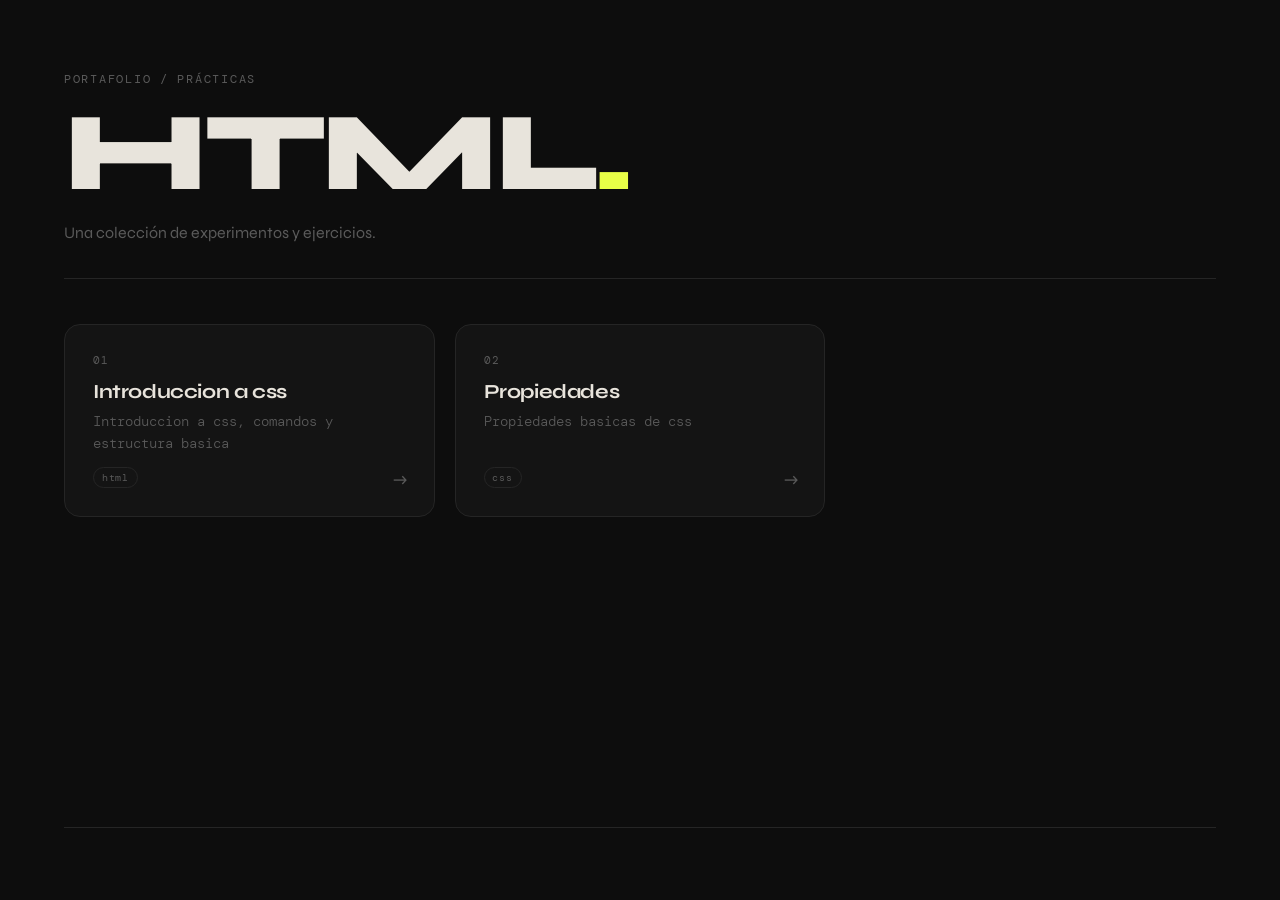
==== index.html @ 5b9fb8fa "estructura del index y creacion de archivos html y styles" ====
<!DOCTYPE html>
<html lang="es">
<head>
    <meta charset="UTF-8" />
    <meta name="viewport" content="width=device-width, initial-scale=1.0" />
    <title>Mis Prácticas HTML</title>
    <link rel="stylesheet" href="styles.css" />
    <link href="https://fonts.googleapis.com/css2?family=Syne:wght@400;600;700;800&family=DM+Mono:ital,wght@0,300;0,400;1,300&display=swap" rel="stylesheet" />
</head>
<body>

    <header>
        <p class="label">portafolio / prácticas</p>
        <h1>HTML<span class="accent">.</span></h1>
        <p class="subtitle">Una colección de experimentos y ejercicios.</p>
    </header>

    <main>
        <div class="grid">

        <a href="practica1.html" class="card">
            <span class="card-num">01</span>
            <div class="card-body">
            <h2>Introduccion a css</h2>
            <p>Introduccion a css, comandos y estructura basica</p>
            </div>
            <span class="card-tag">html</span>
            <div class="card-arrow">→</div>
        </a>
        
        <a href="practica2.html" class="card">
            <span class="card-num">02</span>
            <div class="card-body">
            <h2>Propiedades</h2>
            <p>Propiedades basicas de css</p>
            </div>
            <span class="card-tag">css</span>
            <div class="card-arrow">→</div>
        </a>
        <!--
        <a href="#" class="card card--highlight">
            <span class="card-num">03</span>
            <div class="card-body">
            <h2>Tablas</h2>
            <p>Creación de tablas con thead, tbody, colspan y rowspan.</p>
            </div>
            <span class="card-tag">table</span>
            <div class="card-arrow">→</div>
        </a>

        <a href="#" class="card">
            <span class="card-num">04</span>
            <div class="card-body">
            <h2>Multimedia</h2>
            <p>Integración de audio, video, imágenes responsivas y canvas.</p>
            </div>
            <span class="card-tag">media</span>
            <div class="card-arrow">→</div>
        </a>

        <a href="#" class="card">
            <span class="card-num">05</span>
            <div class="card-body">
            <h2>Listas</h2>
            <p>Listas ordenadas, desordenadas, de definición y anidadas.</p>
            </div>
            <span class="card-tag">list</span>
            <div class="card-arrow">→</div>
        </a>

        <a href="#" class="card">
            <span class="card-num">06</span>
            <div class="card-body">
            <h2>Meta & SEO</h2>
            <p>Open Graph, meta tags, favicon y estructura de head optimizada.</p>
            </div>
            <span class="card-tag">meta</span>
            <div class="card-arrow">→</div>
        </a>
        -->
        </div>
        
    </main>

    <footer>
        
    </footer>
</body>
</html>
---- styles.css ----
/* ── Reset & Variables ─────────────────────────────── */
*, *::before, *::after {
  box-sizing: border-box;
  margin: 0;
  padding: 0;
}

:root {
  --bg:       #0d0d0d;
  --surface:  #141414;
  --border:   #252525;
  --text:     #e8e4dc;
  --muted:    #5a5a5a;
  --accent:   #e8ff47;
  --accent2:  #ff6b35;
  --font-display: 'Syne', sans-serif;
  --font-mono:    'DM Mono', monospace;
  --radius: 16px;
  --transition: 0.35s cubic-bezier(0.4, 0, 0.2, 1);
}

/* ── Base ──────────────────────────────────────────── */
html {
  font-size: 16px;
  scroll-behavior: smooth;
}

body {
  background-color: var(--bg);
  color: var(--text);
  font-family: var(--font-display);
  min-height: 100vh;
  padding: 0 clamp(1.5rem, 5vw, 4rem);
  display: flex;
  flex-direction: column;
}

/* ── Header ────────────────────────────────────────── */
header {
  padding: clamp(3rem, 8vh, 6rem) 0 clamp(2rem, 4vh, 3.5rem);
  border-bottom: 1px solid var(--border);
  margin-bottom: clamp(2.5rem, 5vh, 4rem);
}

.label {
  font-family: var(--font-mono);
  font-size: 0.72rem;
  letter-spacing: 0.15em;
  text-transform: uppercase;
  color: var(--muted);
  margin-bottom: 1rem;
}

header h1 {
  font-size: clamp(3.5rem, 10vw, 7rem);
  font-weight: 800;
  line-height: 0.9;
  letter-spacing: -0.03em;
  color: var(--text);
}

.accent {
  color: var(--accent);
}

.subtitle {
  margin-top: 1.2rem;
  font-size: 1rem;
  color: var(--muted);
  font-weight: 400;
  max-width: 420px;
}

/* ── Grid ──────────────────────────────────────────── */
.grid {
  display: grid;
  grid-template-columns: repeat(auto-fill, minmax(280px, 1fr));
  gap: 1.25rem;
}

/* ── Cards ─────────────────────────────────────────── */
.card {
  position: relative;
  display: flex;
  flex-direction: column;
  gap: 0.75rem;
  padding: 1.75rem;
  background: var(--surface);
  border: 1px solid var(--border);
  border-radius: var(--radius);
  text-decoration: none;
  color: var(--text);
  overflow: hidden;
  transition:
    transform var(--transition),
    border-color var(--transition),
    box-shadow var(--transition);
}

/* Shine sweep on hover */
.card::before {
  content: '';
  position: absolute;
  inset: 0;
  background: linear-gradient(
    120deg,
    transparent 30%,
    rgba(232, 255, 71, 0.06) 50%,
    transparent 70%
  );
  transform: translateX(-100%);
  transition: transform 0.55s ease;
  pointer-events: none;
}

/* Top accent line */
.card::after {
  content: '';
  position: absolute;
  top: 0;
  left: 0;
  right: 0;
  height: 2px;
  background: var(--accent);
  transform: scaleX(0);
  transform-origin: left;
  transition: transform var(--transition);
}

.card:hover {
  transform: translateY(-6px);
  border-color: #333;
  box-shadow:
    0 20px 40px rgba(0, 0, 0, 0.5),
    0 0 0 1px rgba(232, 255, 71, 0.08);
}

.card:hover::before {
  transform: translateX(100%);
}

.card:hover::after {
  transform: scaleX(1);
}

/* Highlight card variant */
.card--highlight {
  background: #131a00;
  border-color: rgba(232, 255, 71, 0.18);
}

.card--highlight::after {
  background: var(--accent);
}

/* ── Card internals ─────────────────────────────────── */
.card-num {
  font-family: var(--font-mono);
  font-size: 0.68rem;
  color: var(--muted);
  letter-spacing: 0.1em;
  transition: color var(--transition);
}

.card:hover .card-num {
  color: var(--accent);
}

.card-body h2 {
  font-size: 1.25rem;
  font-weight: 700;
  letter-spacing: -0.02em;
  margin-bottom: 0.45rem;
  transition: color var(--transition);
}

.card:hover .card-body h2 {
  color: var(--accent);
}

.card-body p {
  font-size: 0.85rem;
  line-height: 1.6;
  color: var(--muted);
  font-family: var(--font-mono);
  font-weight: 300;
}

.card-tag {
  display: inline-block;
  font-family: var(--font-mono);
  font-size: 0.65rem;
  letter-spacing: 0.08em;
  padding: 0.3em 0.75em;
  border: 1px solid var(--border);
  border-radius: 100px;
  color: var(--muted);
  margin-top: auto;
  width: fit-content;
  transition:
    border-color var(--transition),
    color var(--transition),
    background var(--transition);
}

.card:hover .card-tag {
  border-color: var(--accent);
  color: var(--accent);
  background: rgba(232, 255, 71, 0.06);
}

.card-arrow {
  position: absolute;
  bottom: 1.6rem;
  right: 1.6rem;
  font-size: 1.1rem;
  color: var(--muted);
  transition:
    color var(--transition),
    transform var(--transition);
}

.card:hover .card-arrow {
  color: var(--accent);
  transform: translate(4px, -4px);
}

/* ── Footer ─────────────────────────────────────────── */
footer {
  margin-top: auto;
  padding: clamp(2rem, 4vh, 3rem) 0;
  border-top: 1px solid var(--border);
  text-align: center;
}

footer p {
  font-family: var(--font-mono);
  font-size: 0.75rem;
  color: var(--muted);
}

footer code {
  color: var(--accent);
  font-style: italic;
}

/* ── Animations on load ─────────────────────────────── */
@keyframes fadeUp {
  from {
    opacity: 0;
    transform: translateY(24px);
  }
  to {
    opacity: 1;
    transform: translateY(0);
  }
}

header {
  animation: fadeUp 0.6s ease both;
}

.card {
  animation: fadeUp 0.5s ease both;
}

.card:nth-child(1) { animation-delay: 0.1s; }
.card:nth-child(2) { animation-delay: 0.18s; }
.card:nth-child(3) { animation-delay: 0.26s; }
.card:nth-child(4) { animation-delay: 0.34s; }
.card:nth-child(5) { animation-delay: 0.42s; }
.card:nth-child(6) { animation-delay: 0.5s; }

/* ── Responsive ─────────────────────────────────────── */
@media (max-width: 500px) {
  .grid {
    grid-template-columns: 1fr;
  }
}

button{
  color:white;
}
button:hover{
  transform: translateY(-6px);
  border-color: #333;
  box-shadow:
    0 20px 40px rgba(0, 0, 0, 0.5),
    0 0 0 1px rgba(232, 255, 71, 0.08);
}
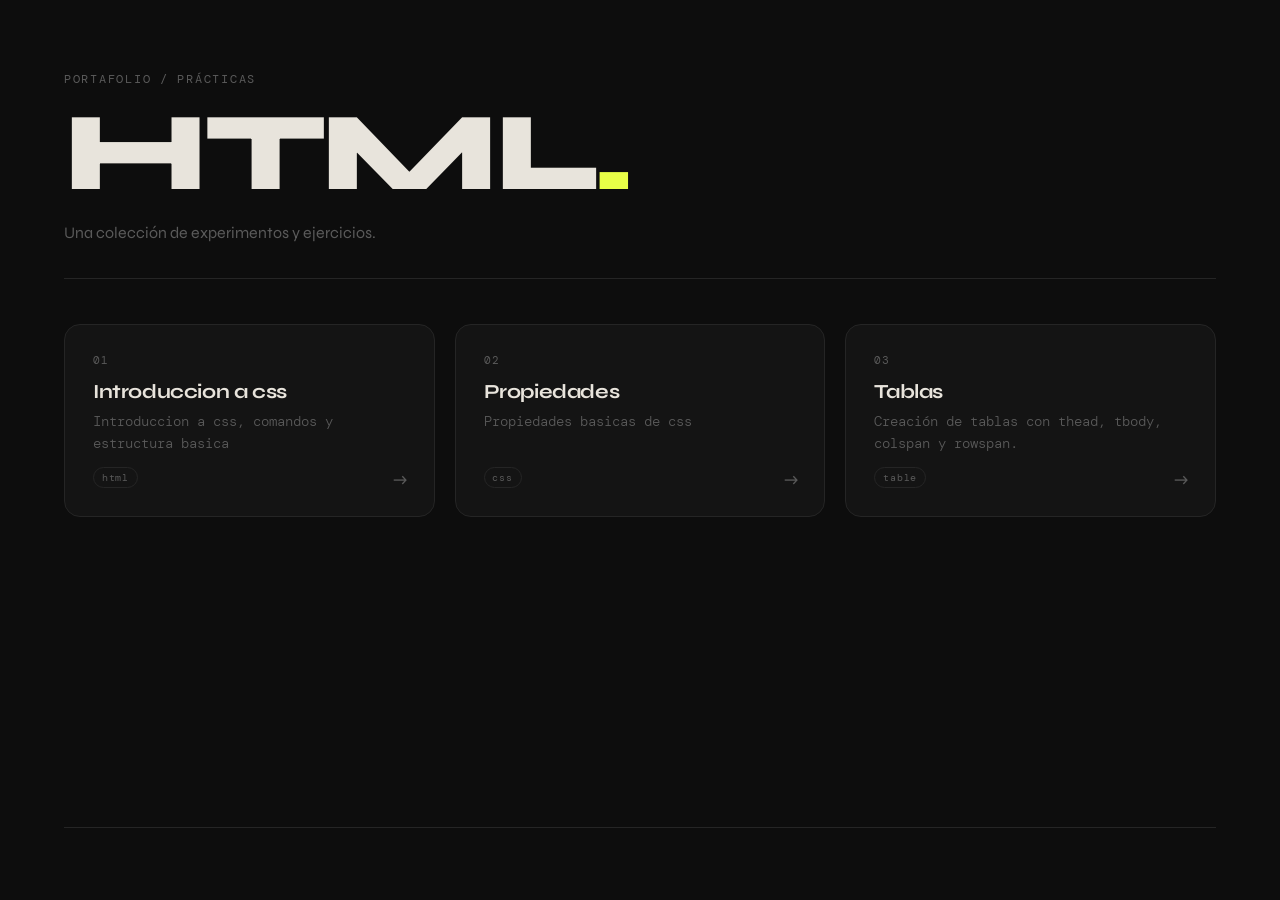
==== commit 62519ca3: "Modificaciones de la practica 2" ====
--- a/index.html
+++ b/index.html
@@ -37,8 +37,8 @@
             <span class="card-tag">css</span>
             <div class="card-arrow">→</div>
         </a>
-        <!--
-        <a href="#" class="card card--highlight">
+        
+        <a href="practica3.html" class="card">
             <span class="card-num">03</span>
             <div class="card-body">
             <h2>Tablas</h2>
@@ -47,7 +47,7 @@
             <span class="card-tag">table</span>
             <div class="card-arrow">→</div>
         </a>
-
+        <!--
         <a href="#" class="card">
             <span class="card-num">04</span>
             <div class="card-body">
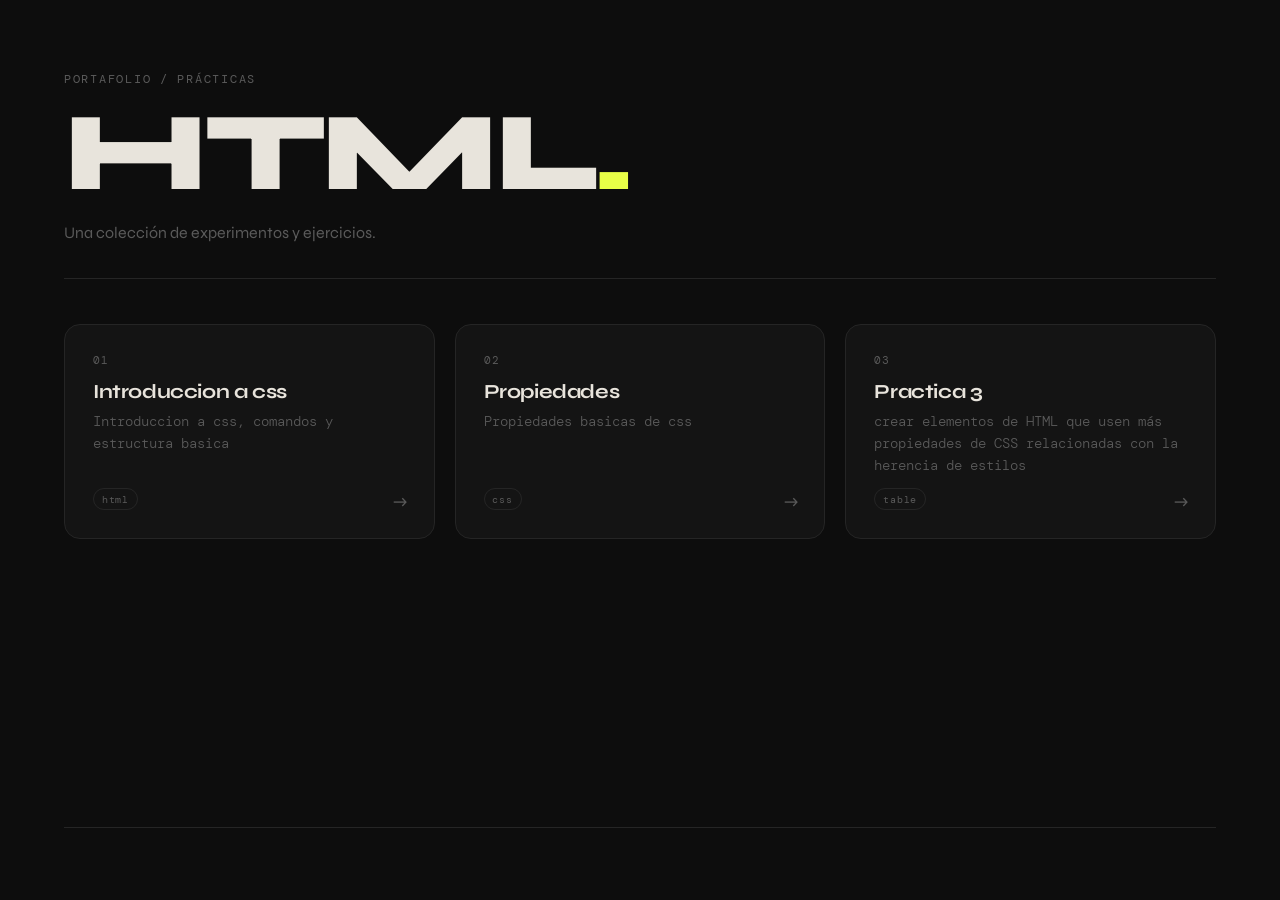
==== commit 634952ed: "Creacion de la pagina de la practica 3 donde utilice herencia en mi styles2" ====
--- a/index.html
+++ b/index.html
@@ -41,8 +41,8 @@
         <a href="practica3.html" class="card">
             <span class="card-num">03</span>
             <div class="card-body">
-            <h2>Tablas</h2>
-            <p>Creación de tablas con thead, tbody, colspan y rowspan.</p>
+            <h2>Practica 3</h2>
+            <p>crear elementos de HTML que usen más propiedades de CSS relacionadas con la herencia de estilos</p>
             </div>
             <span class="card-tag">table</span>
             <div class="card-arrow">→</div>
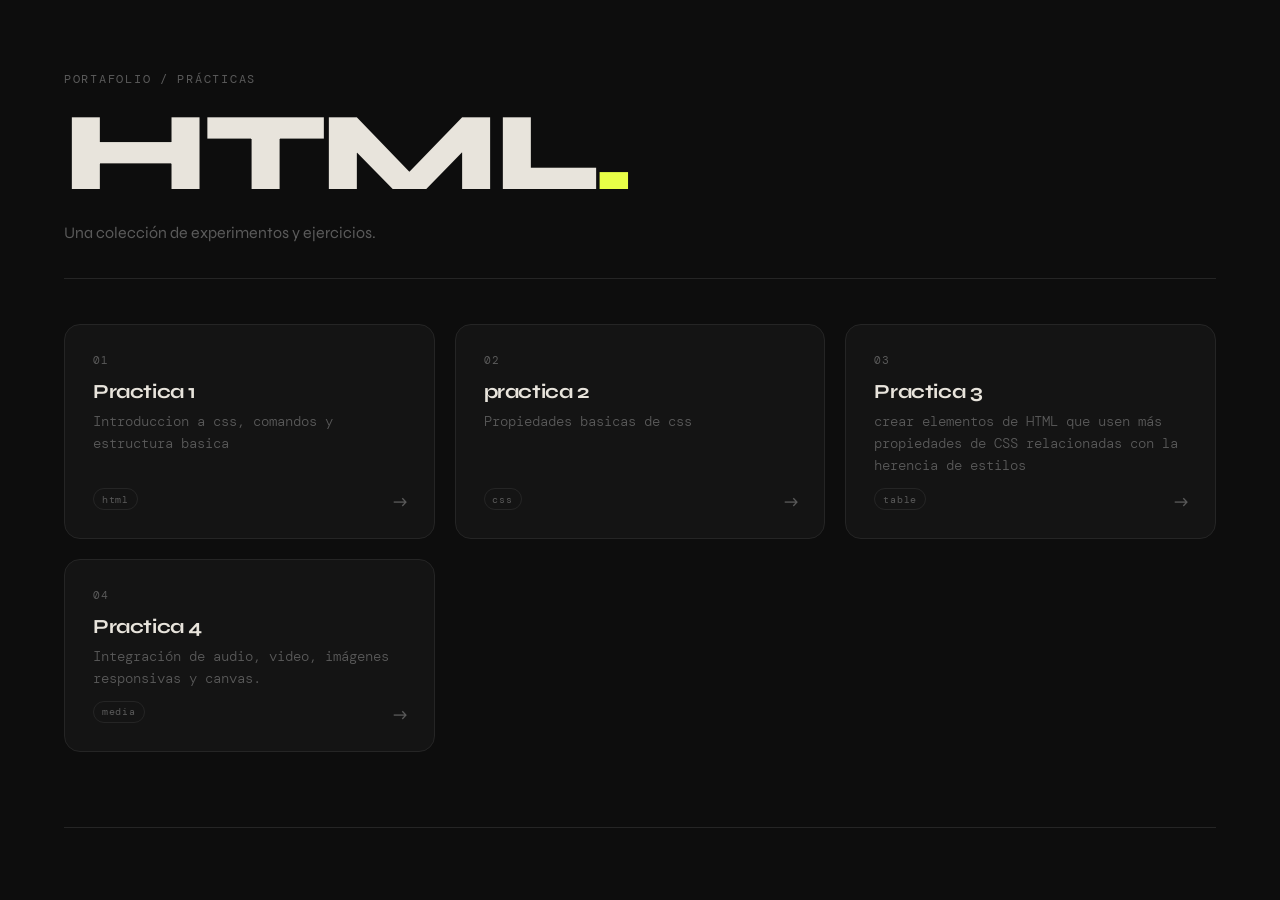
==== commit 57e77c8a: "Implementacion de la practica 4 de y uso de flexbox" ====
--- a/index.html
+++ b/index.html
@@ -21,7 +21,7 @@
         <a href="practica1.html" class="card">
             <span class="card-num">01</span>
             <div class="card-body">
-            <h2>Introduccion a css</h2>
+            <h2>Practica 1</h2>
             <p>Introduccion a css, comandos y estructura basica</p>
             </div>
             <span class="card-tag">html</span>
@@ -31,7 +31,7 @@
         <a href="practica2.html" class="card">
             <span class="card-num">02</span>
             <div class="card-body">
-            <h2>Propiedades</h2>
+            <h2>practica 2</h2>
             <p>Propiedades basicas de css</p>
             </div>
             <span class="card-tag">css</span>
@@ -47,17 +47,17 @@
             <span class="card-tag">table</span>
             <div class="card-arrow">→</div>
         </a>
-        <!--
-        <a href="#" class="card">
+        
+        <a href="practica4.html" class="card">
             <span class="card-num">04</span>
             <div class="card-body">
-            <h2>Multimedia</h2>
+            <h2>Practica 4</h2>
             <p>Integración de audio, video, imágenes responsivas y canvas.</p>
             </div>
             <span class="card-tag">media</span>
             <div class="card-arrow">→</div>
         </a>
-
+        <!--
         <a href="#" class="card">
             <span class="card-num">05</span>
             <div class="card-body">
@@ -77,6 +77,16 @@
             <span class="card-tag">meta</span>
             <div class="card-arrow">→</div>
         </a>
+
+        <a href="#" class="card">
+            <span class="card-num">07</span>
+            <div class="card-body">
+            <h2>Meta & SEO</h2>
+            <p>Open Graph, meta tags, favicon y estructura de head optimizada.</p>
+            </div>
+            <span class="card-tag">meta</span>
+            <div class="card-arrow">→</div>
+        </a>
         -->
         </div>
         
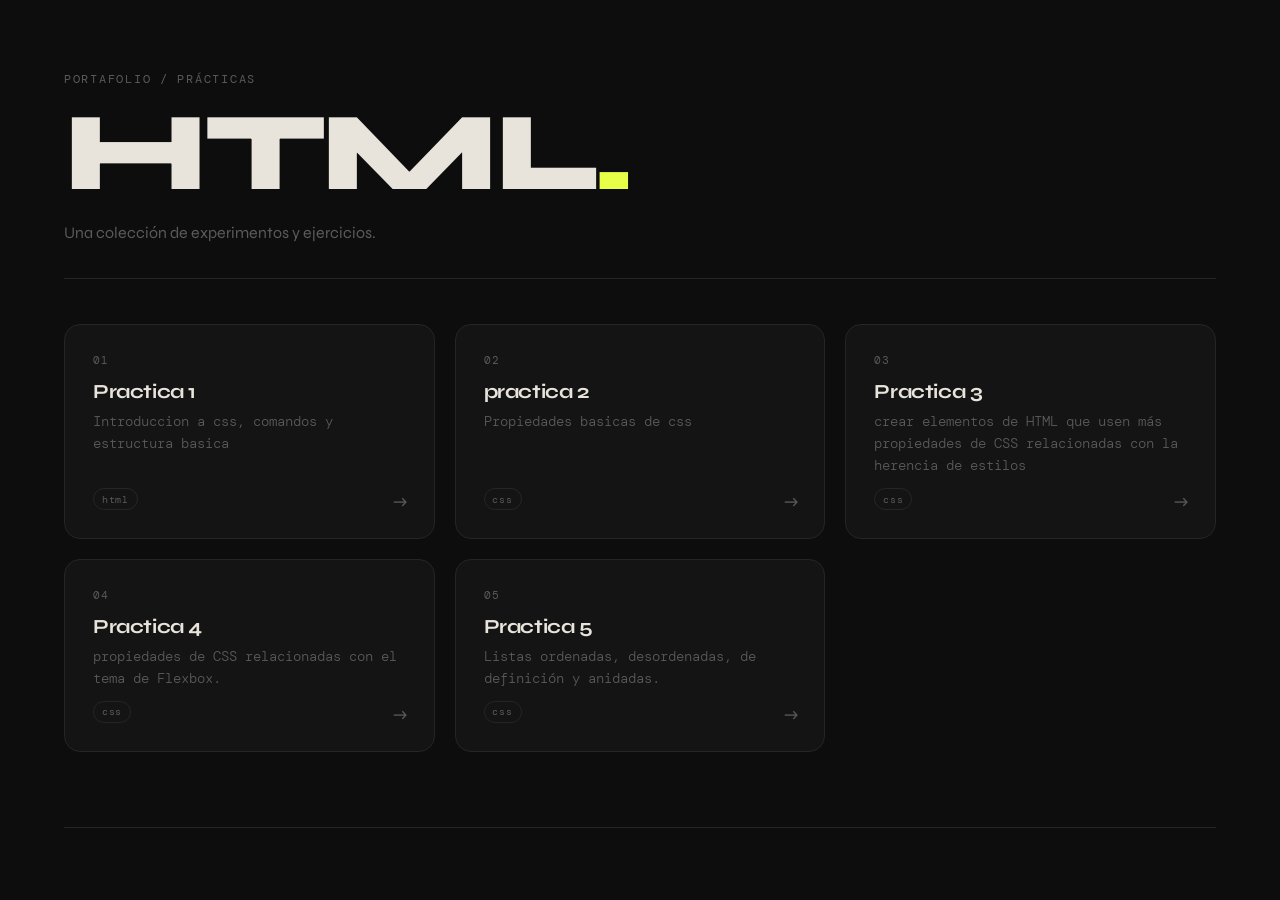
==== commit a1ff8b72: "Creacion de la pagina 5 e implementacion del styles 5 con alineacion de la flexbox" ====
--- a/index.html
+++ b/index.html
@@ -44,7 +44,7 @@
             <h2>Practica 3</h2>
             <p>crear elementos de HTML que usen más propiedades de CSS relacionadas con la herencia de estilos</p>
             </div>
-            <span class="card-tag">table</span>
+            <span class="card-tag">css</span>
             <div class="card-arrow">→</div>
         </a>
         
@@ -52,22 +52,22 @@
             <span class="card-num">04</span>
             <div class="card-body">
             <h2>Practica 4</h2>
-            <p>Integración de audio, video, imágenes responsivas y canvas.</p>
+            <p>propiedades de CSS relacionadas con el tema de Flexbox.</p>
             </div>
-            <span class="card-tag">media</span>
+            <span class="card-tag">css</span>
+            <div class="card-arrow">→</div>
+        </a>
+        
+        <a href="practica5.html" class="card">
+            <span class="card-num">05</span>
+            <div class="card-body">
+            <h2>Practica 5</h2>
+            <p>Listas ordenadas, desordenadas, de definición y anidadas.</p>
+            </div>
+            <span class="card-tag">css</span>
             <div class="card-arrow">→</div>
         </a>
         <!--
-        <a href="#" class="card">
-            <span class="card-num">05</span>
-            <div class="card-body">
-            <h2>Listas</h2>
-            <p>Listas ordenadas, desordenadas, de definición y anidadas.</p>
-            </div>
-            <span class="card-tag">list</span>
-            <div class="card-arrow">→</div>
-        </a>
-
         <a href="#" class="card">
             <span class="card-num">06</span>
             <div class="card-body">
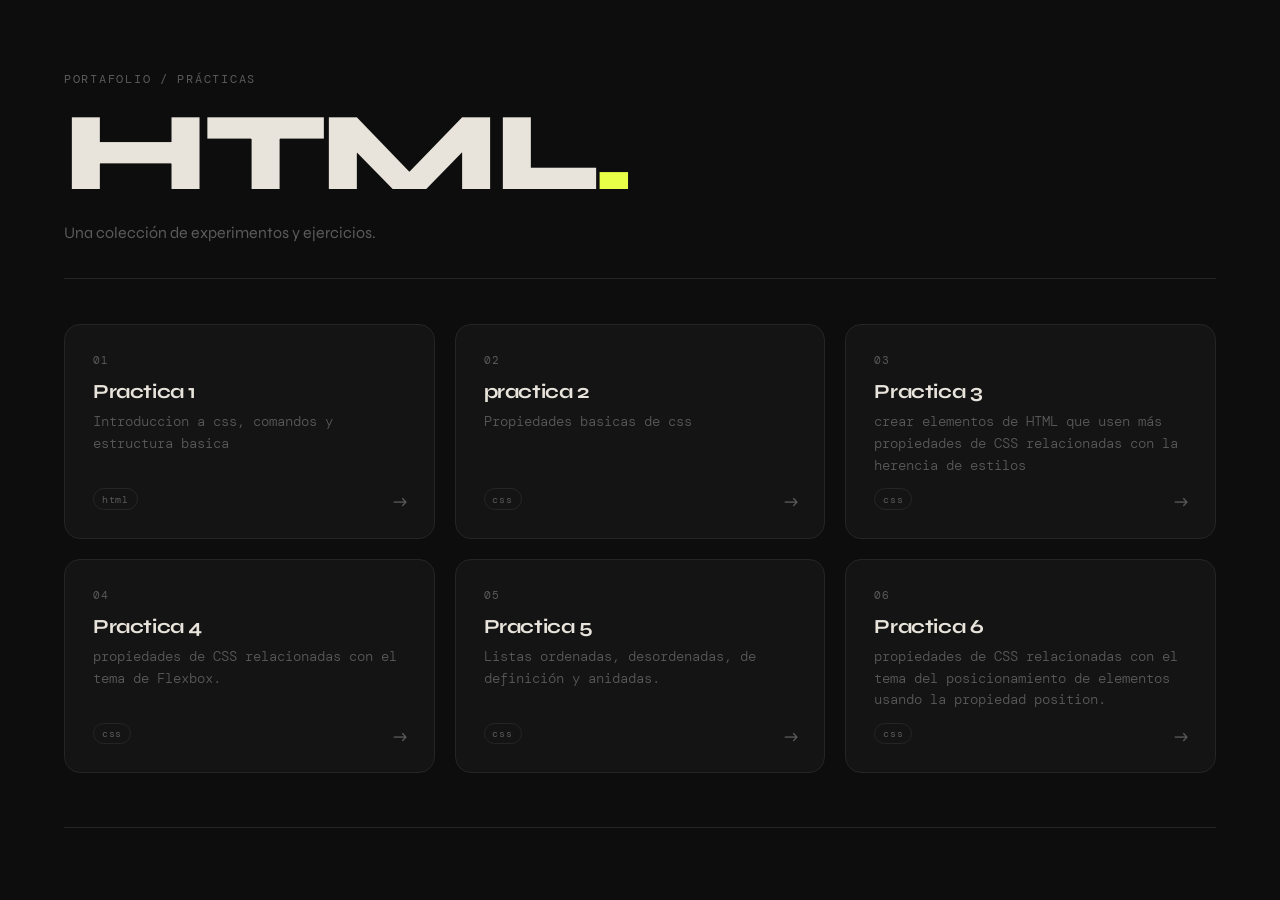
==== commit 95e7b33a: "practica 6 de devf uso de position en css" ====
--- a/index.html
+++ b/index.html
@@ -67,17 +67,17 @@
             <span class="card-tag">css</span>
             <div class="card-arrow">→</div>
         </a>
-        <!--
-        <a href="#" class="card">
+        
+        <a href="practica6.html" class="card">
             <span class="card-num">06</span>
             <div class="card-body">
-            <h2>Meta & SEO</h2>
-            <p>Open Graph, meta tags, favicon y estructura de head optimizada.</p>
+            <h2>Practica 6</h2>
+            <p>propiedades de CSS relacionadas con el tema del posicionamiento de elementos usando la propiedad position.</p>
             </div>
-            <span class="card-tag">meta</span>
+            <span class="card-tag">css</span>
             <div class="card-arrow">→</div>
         </a>
-
+        <!--
         <a href="#" class="card">
             <span class="card-num">07</span>
             <div class="card-body">
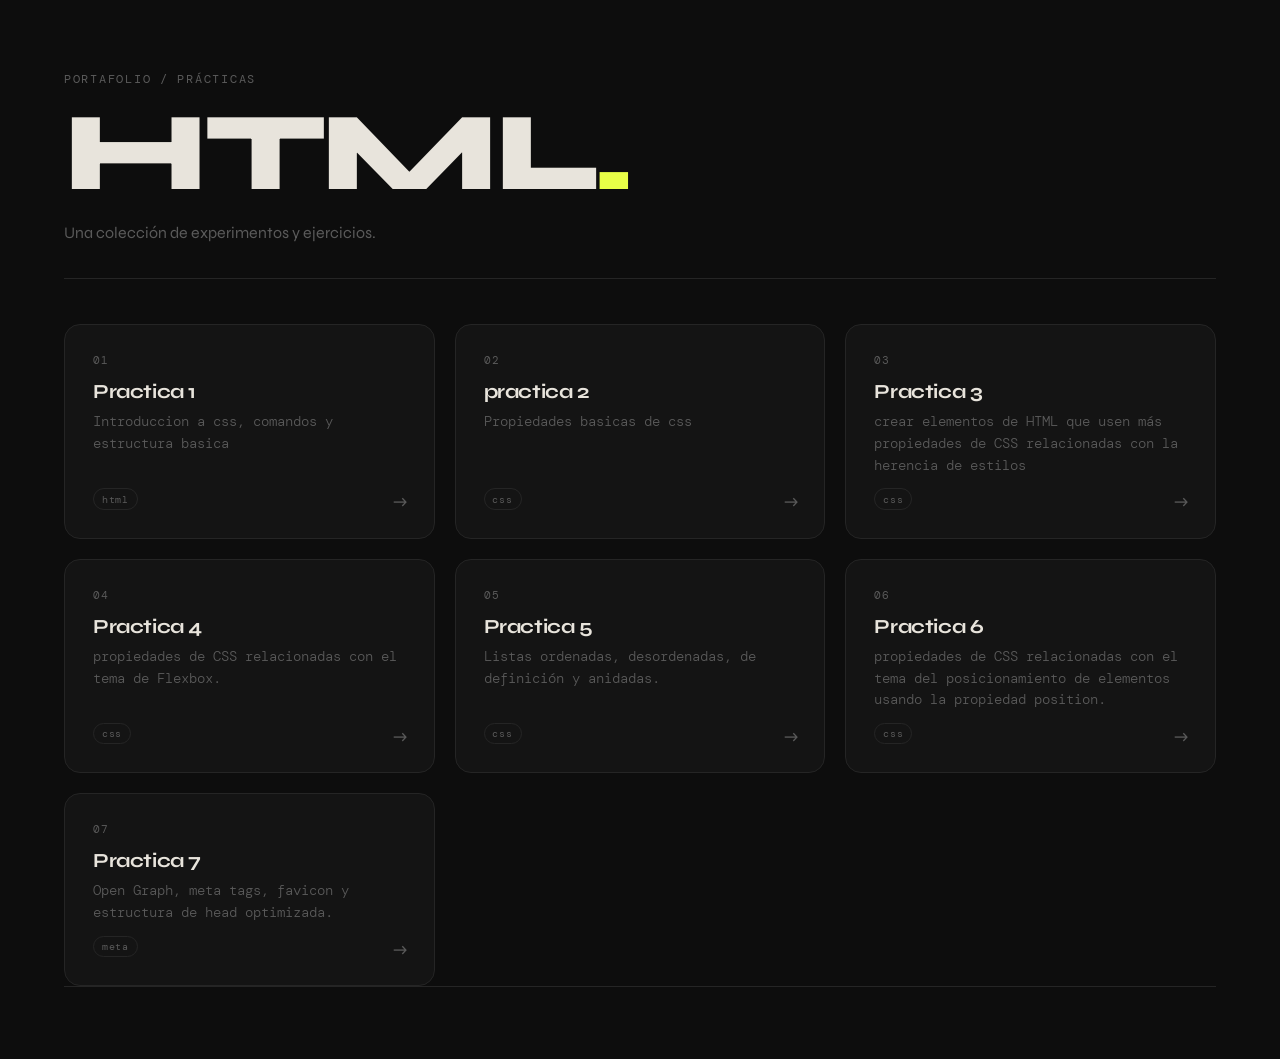
==== commit f81a273e: "Creacion de la practica 7 y el uso de media querys" ====
--- a/index.html
+++ b/index.html
@@ -77,6 +77,16 @@
             <span class="card-tag">css</span>
             <div class="card-arrow">→</div>
         </a>
+        
+        <a href="practica7.html" class="card">
+            <span class="card-num">07</span>
+            <div class="card-body">
+            <h2>Practica 7</h2>
+            <p>Open Graph, meta tags, favicon y estructura de head optimizada.</p>
+            </div>
+            <span class="card-tag">meta</span>
+            <div class="card-arrow">→</div>
+        </a>
         <!--
         <a href="#" class="card">
             <span class="card-num">07</span>
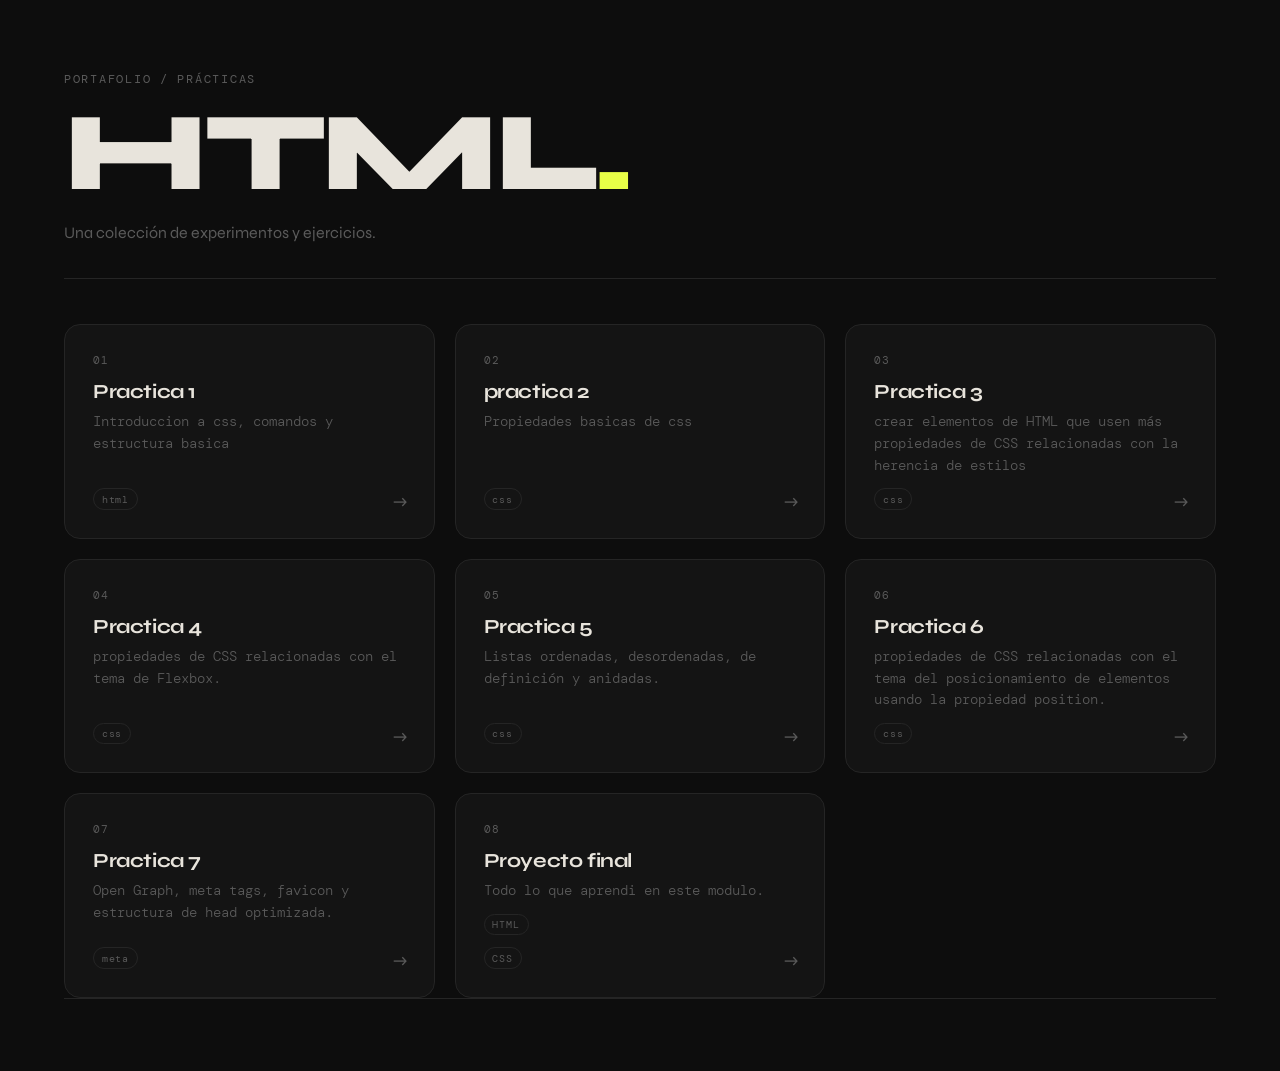
==== commit 3c27cfc8: "Proyecto final" ====
--- a/index.html
+++ b/index.html
@@ -87,17 +87,18 @@
             <span class="card-tag">meta</span>
             <div class="card-arrow">→</div>
         </a>
-        <!--
-        <a href="#" class="card">
-            <span class="card-num">07</span>
+        
+        <a href="ProyectoFinal.html" class="card">
+            <span class="card-num">08</span>
             <div class="card-body">
-            <h2>Meta & SEO</h2>
-            <p>Open Graph, meta tags, favicon y estructura de head optimizada.</p>
+            <h2>Proyecto final</h2>
+            <p>Todo lo que aprendi en este modulo.</p>
             </div>
-            <span class="card-tag">meta</span>
+            <span class="card-tag">HTML</span>
+            <span class="card-tag">CSS</span>
             <div class="card-arrow">→</div>
         </a>
-        -->
+        
         </div>
         
     </main>
